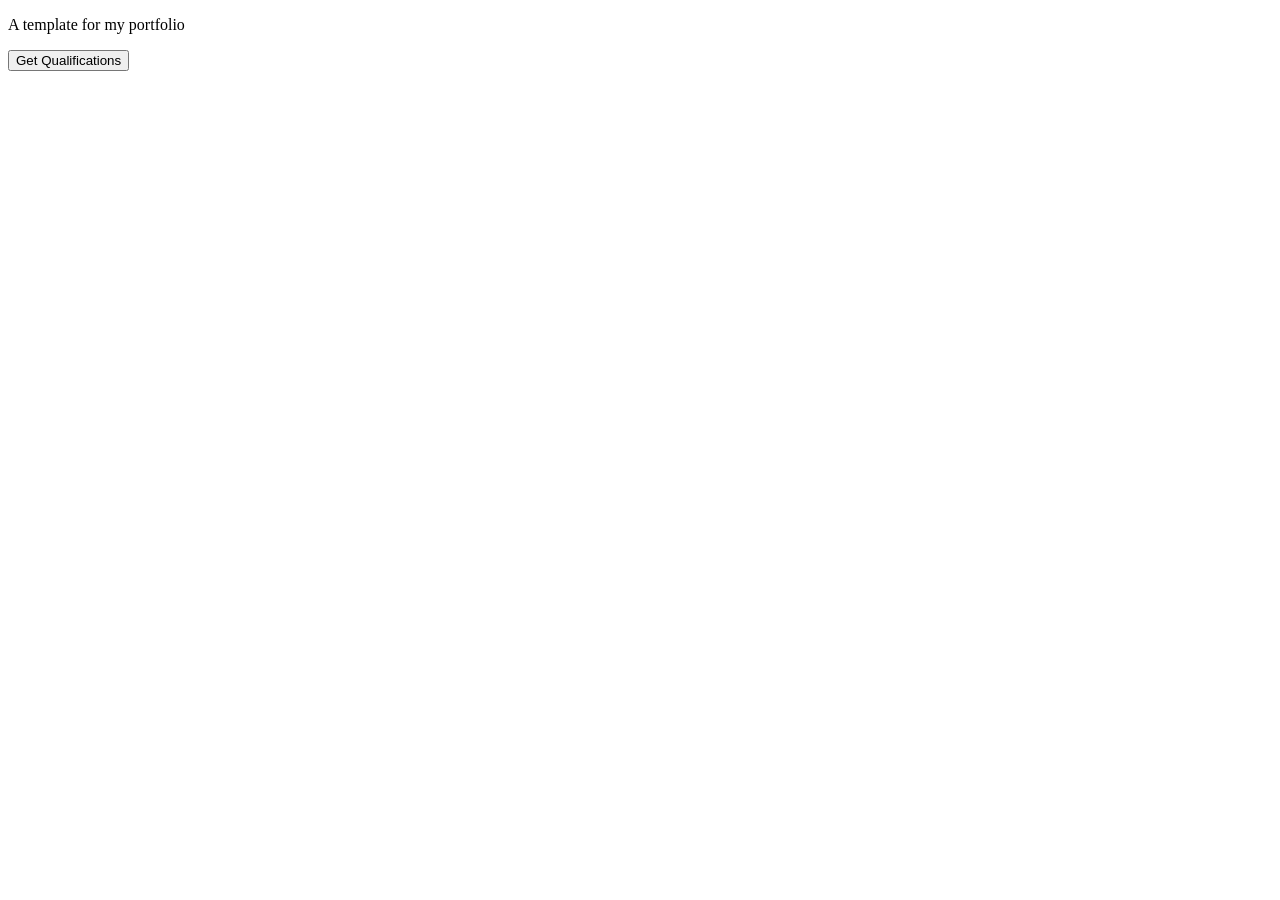
==== Frontend/index.html @ 1165eba4 "backend" ====
<!DOCTYPE html>
<html lang="en">
<head>
    <title>A simple HTML document</title>
</head>
<body>
    <p>A template for my portfolio</p>
    
    <button onclick="callApi()">Get Qualifications</button>

    <script>
    async function callApi() {
        const res = await fetch("/api/qualifications");
        const data = await res.json();
        alert(JSON.stringify(data));
    }
    </script>

</body>
</html>
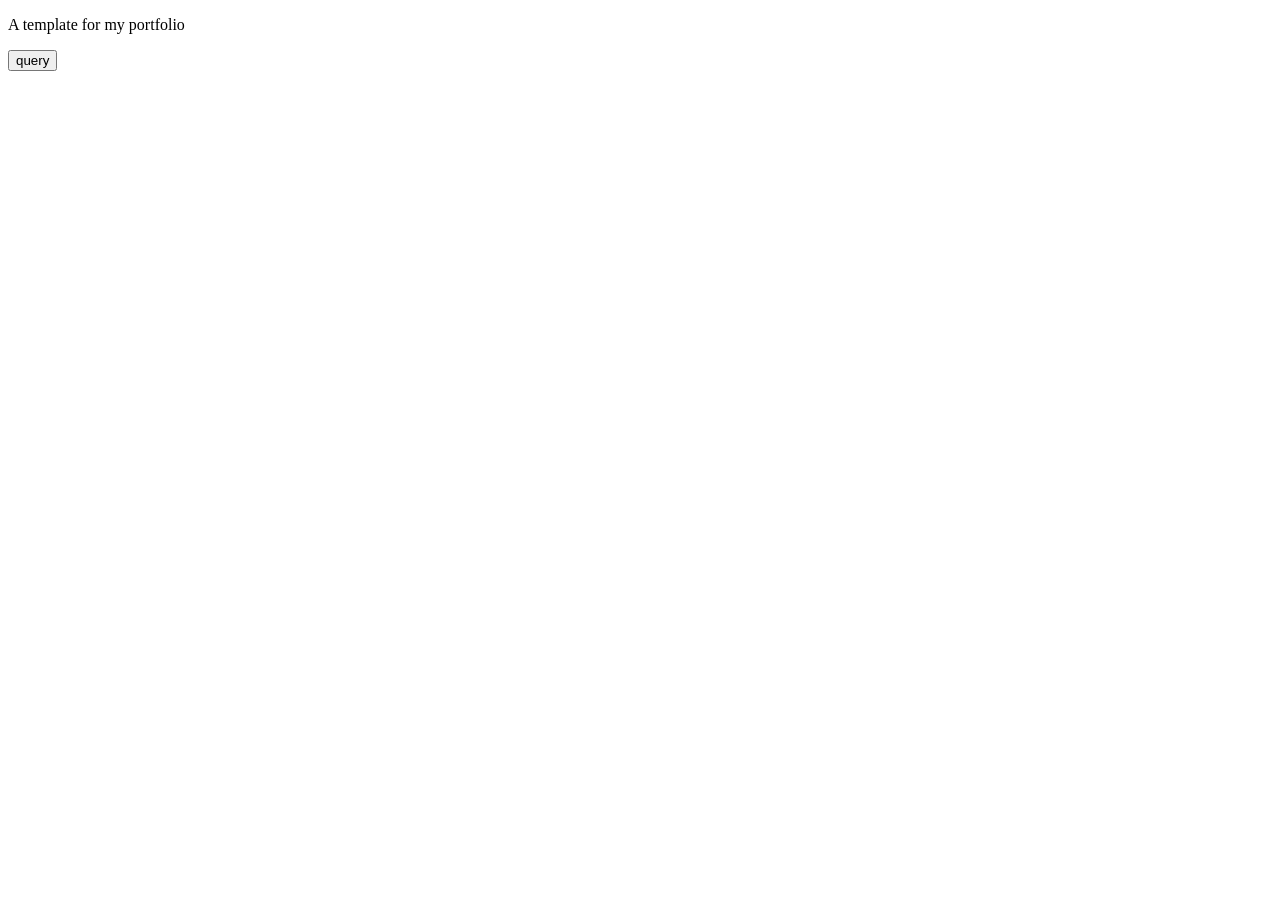
==== commit bc88de83: "connecting backend to database" ====
--- a/Frontend/index.html
+++ b/Frontend/index.html
@@ -6,11 +6,11 @@
 <body>
     <p>A template for my portfolio</p>
     
-    <button onclick="callApi()">Get Qualifications</button>
+    <button onclick="callApi()">query</button>
 
     <script>
     async function callApi() {
-        const res = await fetch("/api/qualifications");
+        const res = await fetch("/api/query");
         const data = await res.json();
         alert(JSON.stringify(data));
     }
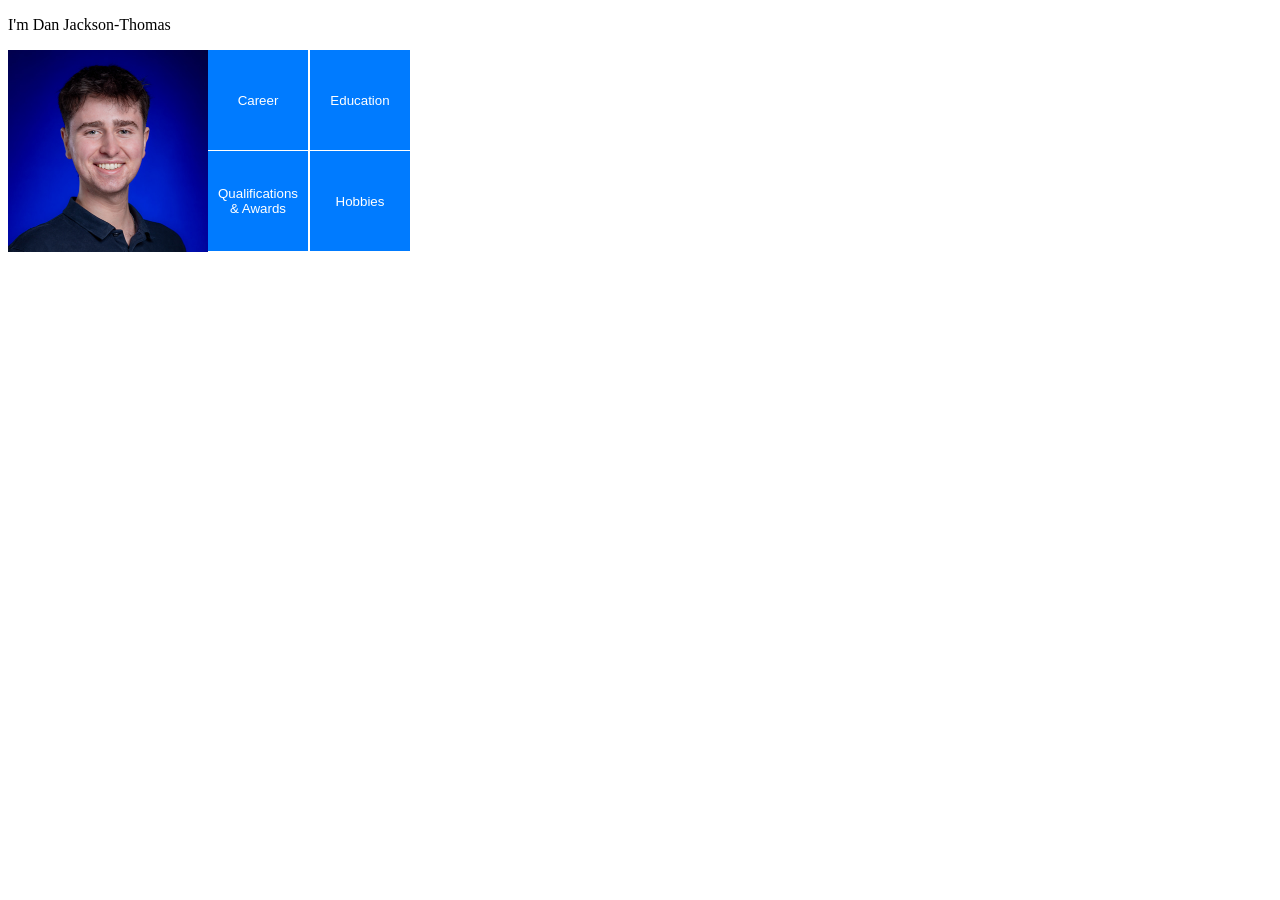
==== commit 48b18711: "developing front end" ====
--- a/Frontend/index.html
+++ b/Frontend/index.html
@@ -1,20 +1,40 @@
 <!DOCTYPE html>
 <html lang="en">
+    
+<style>
+    /* Method 1: Absolute Positioning */
+    .absolute-btn {
+        position: absolute; /* Position relative to nearest positioned ancestor */
+        top: 50px;          /* Distance from top */
+        left: 100px;        /* Distance from left */
+        padding: 48px 40px;
+        width: 100px;
+        height: 100px;
+
+        text-align: center; /* Horizontal centering */
+        display: flex;
+        align-items: center; /* Vertical centering */
+        justify-content: center;
+
+        background-color: #007BFF;
+        color: white;
+        border: none;
+        cursor: pointer;
+    }
+</style>
+
 <head>
-    <title>A simple HTML document</title>
+    <title>Dan Jackson-Thomas Porfolio</title>
 </head>
+
 <body>
-    <p>A template for my portfolio</p>
     
-    <button onclick="callApi()">query</button>
-
-    <script>
-    async function callApi() {
-        const res = await fetch("/api/query");
-        const data = await res.json();
-        alert(JSON.stringify(data));
-    }
-    </script>
+    <p>I'm Dan Jackson-Thomas</p>
+    <img src="images/Dan_Jackson_Thomas.jpg" alt="A description of my photo" width="200" height="202px">
+    <button class="absolute-btn" style="top:50px; left:208px;" onclick="window.location.href='career.html'">Career</button>
+    <button class="absolute-btn" style="top:50px; left:310px;">Education</button>
+    <button class="absolute-btn" style="top:151px; left:208px; padding: 40px;" onclick="window.location.href='qualifications.html'">Qualifications<br> & Awards</button>
+    <button class="absolute-btn" style="top:151px; left:310px;">Hobbies</button>
 
 </body>
 </html>
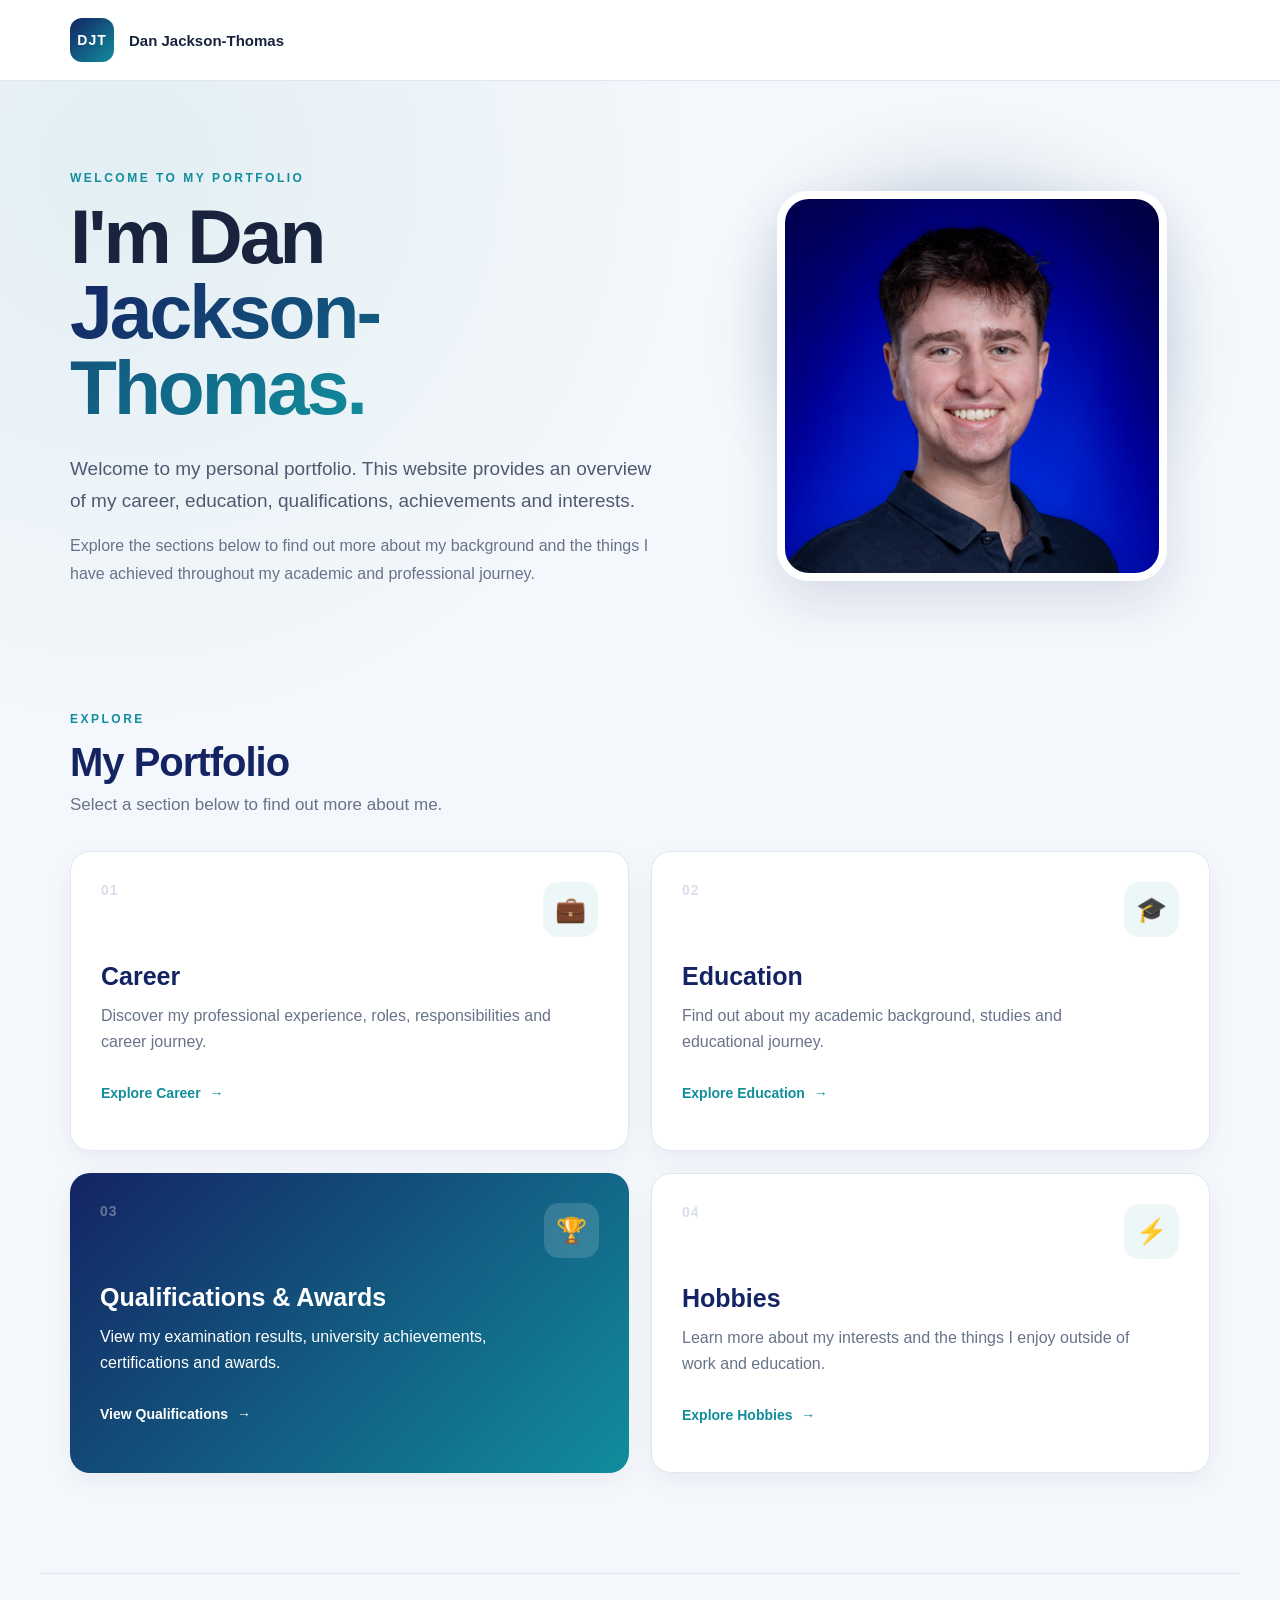
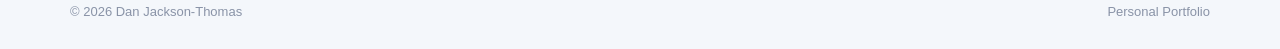
==== commit be82956d: "developing frontend" ====
--- a/Frontend/index.html
+++ b/Frontend/index.html
@@ -1,40 +1,268 @@
 <!DOCTYPE html>
 <html lang="en">
-    
-<style>
-    /* Method 1: Absolute Positioning */
-    .absolute-btn {
-        position: absolute; /* Position relative to nearest positioned ancestor */
-        top: 50px;          /* Distance from top */
-        left: 100px;        /* Distance from left */
-        padding: 48px 40px;
-        width: 100px;
-        height: 100px;
-
-        text-align: center; /* Horizontal centering */
-        display: flex;
-        align-items: center; /* Vertical centering */
-        justify-content: center;
-
-        background-color: #007BFF;
-        color: white;
-        border: none;
-        cursor: pointer;
-    }
-</style>
 
 <head>
-    <title>Dan Jackson-Thomas Porfolio</title>
+<meta charset="UTF-8">
+<meta name="viewport" content="width=device-width, initial-scale=1.0">
+
+<title>Dan Jackson-Thomas | Portfolio</title>
+
+<link rel="stylesheet" href="styles.css">
 </head>
 
 <body>
-    
-    <p>I'm Dan Jackson-Thomas</p>
-    <img src="images/Dan_Jackson_Thomas.jpg" alt="A description of my photo" width="200" height="202px">
-    <button class="absolute-btn" style="top:50px; left:208px;" onclick="window.location.href='career.html'">Career</button>
-    <button class="absolute-btn" style="top:50px; left:310px;">Education</button>
-    <button class="absolute-btn" style="top:151px; left:208px; padding: 40px;" onclick="window.location.href='qualifications.html'">Qualifications<br> & Awards</button>
-    <button class="absolute-btn" style="top:151px; left:310px;">Hobbies</button>
+
+<!-- Navigation -->
+<header class="navbar">
+
+<div class="navbar-container">
+
+<a href="index.html" class="logo">
+DJT
+</a>
+
+<span class="navbar-name">
+Dan Jackson-Thomas
+</span>
+
+</div>
+
+</header>
+
+
+<main>
+
+<!-- =====================================================
+HERO
+===================================================== -->
+
+<section class="hero">
+
+<div class="hero-content">
+
+<div class="hero-text">
+
+<p class="eyebrow">
+WELCOME TO MY PORTFOLIO
+</p>
+
+<h1>
+I'm Dan<br>
+<span>Jackson-Thomas.</span>
+</h1>
+
+<p class="hero-description">
+Welcome to my personal portfolio. This website
+provides an overview of my career, education,
+qualifications, achievements and interests.
+</p>
+
+<p class="hero-description secondary">
+Explore the sections below to find out more
+about my background and the things I have
+achieved throughout my academic and
+professional journey.
+</p>
+
+</div>
+
+
+<div class="hero-image-wrapper">
+
+<div class="image-decoration"></div>
+
+<img
+src="images/Dan_Jackson_Thomas.jpg"
+alt="Dan Jackson-Thomas"
+class="profile-image"
+>
+
+</div>
+
+</div>
+
+</section>
+
+
+<!-- =====================================================
+PORTFOLIO SECTIONS
+===================================================== -->
+
+<section class="portfolio-section">
+
+<div class="section-heading">
+
+<p class="eyebrow">
+EXPLORE
+</p>
+
+<h2>
+My Portfolio
+</h2>
+
+<p>
+Select a section below to find out more about me.
+</p>
+
+</div>
+
+
+<div class="portfolio-grid">
+
+
+<!-- CAREER -->
+
+<a href="career.html" class="portfolio-card">
+
+<div class="card-top">
+
+<span class="card-number">
+01
+</span>
+
+<span class="card-icon">
+💼
+</span>
+
+</div>
+
+<h3>
+Career
+</h3>
+
+<p>
+Discover my professional experience, roles,
+responsibilities and career journey.
+</p>
+
+<span class="card-link">
+Explore Career
+<span>→</span>
+</span>
+
+</a>
+
+
+<!-- EDUCATION -->
+
+<a href="education.html" class="portfolio-card">
+
+<div class="card-top">
+
+<span class="card-number">
+02
+</span>
+
+<span class="card-icon">
+🎓
+</span>
+
+</div>
+
+<h3>
+Education
+</h3>
+
+<p>
+Find out about my academic background,
+studies and educational journey.
+</p>
+
+<span class="card-link">
+Explore Education
+<span>→</span>
+</span>
+
+</a>
+
+
+<!-- QUALIFICATIONS -->
+
+<a href="qualifications.html"
+class="portfolio-card featured">
+
+<div class="card-top">
+
+<span class="card-number">
+03
+</span>
+
+<span class="card-icon">
+🏆
+</span>
+
+</div>
+
+<h3>
+Qualifications &amp; Awards
+</h3>
+
+<p>
+View my examination results, university
+achievements, certifications and awards.
+</p>
+
+<span class="card-link">
+View Qualifications
+<span>→</span>
+</span>
+
+</a>
+
+
+<!-- HOBBIES -->
+
+<a href="hobbies.html" class="portfolio-card">
+
+<div class="card-top">
+
+<span class="card-number">
+04
+</span>
+
+<span class="card-icon">
+⚡
+</span>
+
+</div>
+
+<h3>
+Hobbies
+</h3>
+
+<p>
+Learn more about my interests and the things
+I enjoy outside of work and education.
+</p>
+
+<span class="card-link">
+Explore Hobbies
+<span>→</span>
+</span>
+
+</a>
+
+</div>
+
+</section>
+
+</main>
+
+
+<!-- Footer -->
+
+<footer>
+
+<span>
+© 2026 Dan Jackson-Thomas
+</span>
+
+<span>
+Personal Portfolio
+</span>
+
+</footer>
 
 </body>
+
 </html>
--- a/Frontend/styles.css
+++ b/Frontend/styles.css
@@ -0,0 +1,1515 @@
+/* =========================================================
+VARIABLES
+========================================================= */
+
+:root {
+
+--navy: #142463;
+--navy-dark: #0b1435;
+
+--teal: #118d9c;
+--teal-light: #20b8c7;
+
+--background: #f4f7fb;
+
+--white: #ffffff;
+
+--text: #18233d;
+
+--muted: #68738a;
+
+--border: #e2e7ef;
+
+--gradient:
+linear-gradient(
+135deg,
+#142463 0%,
+#118d9c 100%
+);
+
+--shadow:
+0 20px 50px
+rgba(20, 36, 99, 0.12);
+}
+
+
+
+/* =========================================================
+GENERAL
+========================================================= */
+
+* {
+box-sizing: border-box;
+}
+
+
+html {
+scroll-behavior: smooth;
+}
+
+
+body {
+
+margin: 0;
+
+min-height: 100vh;
+
+font-family:
+Arial,
+Helvetica,
+sans-serif;
+
+color: var(--text);
+
+background:
+radial-gradient(
+circle at 10% 10%,
+rgba(17, 141, 156, 0.08),
+transparent 30%
+),
+var(--background);
+
+}
+
+
+a {
+color: inherit;
+
+text-decoration: none;
+}
+
+
+button {
+font-family: inherit;
+}
+
+
+h1,
+h2,
+h3,
+p {
+margin-top: 0;
+}
+
+
+
+/* =========================================================
+NAVBAR
+========================================================= */
+
+.navbar {
+
+position: sticky;
+
+top: 0;
+
+z-index: 100;
+
+width: 100%;
+
+background:
+rgba(255, 255, 255, 0.94);
+
+border-bottom:
+1px solid var(--border);
+
+backdrop-filter:
+blur(12px);
+
+}
+
+
+.navbar-container {
+
+max-width: 1200px;
+
+margin: 0 auto;
+
+padding:
+18px 30px;
+
+display: flex;
+
+align-items: center;
+
+gap: 15px;
+
+}
+
+
+.logo {
+
+width: 44px;
+
+height: 44px;
+
+display: flex;
+
+align-items: center;
+
+justify-content: center;
+
+border-radius: 12px;
+
+background:
+var(--gradient);
+
+color: white;
+
+font-size: 14px;
+
+font-weight: 800;
+
+letter-spacing: 1px;
+
+}
+
+
+.navbar-name {
+
+font-size: 15px;
+
+font-weight: 700;
+
+}
+
+
+.back-button {
+
+margin-left: auto;
+
+padding:
+10px 16px;
+
+border-radius: 9px;
+
+color: var(--navy);
+
+font-size: 14px;
+
+font-weight: 700;
+
+transition:
+0.2s ease;
+
+}
+
+
+.back-button:hover {
+
+background:
+#eef2f8;
+
+}
+
+
+
+/* =========================================================
+COMMON
+========================================================= */
+
+.eyebrow {
+
+margin-bottom: 14px;
+
+color: var(--teal);
+
+font-size: 12px;
+
+font-weight: 800;
+
+letter-spacing: 2.5px;
+
+}
+
+
+
+/* =========================================================
+HOME HERO
+========================================================= */
+
+.hero {
+
+max-width: 1200px;
+
+margin: 0 auto;
+
+padding:
+90px 30px 70px;
+
+}
+
+
+.hero-content {
+
+display: grid;
+
+grid-template-columns:
+minmax(0, 1.1fr)
+minmax(300px, 0.9fr);
+
+gap: 80px;
+
+align-items: center;
+
+}
+
+
+.hero h1 {
+
+margin-bottom: 28px;
+
+font-size:
+clamp(48px, 6vw, 78px);
+
+line-height: 0.98;
+
+letter-spacing: -3px;
+
+}
+
+
+.hero h1 span {
+
+background:
+var(--gradient);
+
+-webkit-background-clip: text;
+
+background-clip: text;
+
+color: transparent;
+
+}
+
+
+.hero-description {
+
+max-width: 650px;
+
+color: #4e5a72;
+
+font-size: 19px;
+
+line-height: 1.7;
+
+margin-bottom: 15px;
+
+}
+
+
+.hero-description.secondary {
+
+color: var(--muted);
+
+font-size: 16px;
+
+}
+
+
+
+/* =========================================================
+HERO IMAGE
+========================================================= */
+
+.hero-image-wrapper {
+
+position: relative;
+
+display: flex;
+
+justify-content: center;
+
+}
+
+
+.profile-image {
+
+position: relative;
+
+z-index: 2;
+
+width: min(100%, 390px);
+
+aspect-ratio: 1 / 1;
+
+object-fit: cover;
+
+border: 8px solid white;
+
+border-radius: 32px;
+
+box-shadow:
+var(--shadow);
+
+}
+
+
+.image-decoration {
+
+position: absolute;
+
+width: 75%;
+
+height: 75%;
+
+border-radius: 50%;
+
+background:
+var(--gradient);
+
+filter:
+blur(45px);
+
+opacity: 0.25;
+
+transform:
+rotate(8deg);
+
+}
+
+
+
+/* =========================================================
+HOME PORTFOLIO
+========================================================= */
+
+.portfolio-section {
+
+max-width: 1200px;
+
+margin: 0 auto;
+
+padding:
+40px 30px 100px;
+
+}
+
+
+.section-heading {
+
+margin-bottom: 36px;
+
+}
+
+
+.section-heading h2 {
+
+margin-bottom: 10px;
+
+color: var(--navy);
+
+font-size: 40px;
+
+letter-spacing: -1px;
+
+}
+
+
+.section-heading > p:last-child {
+
+color: var(--muted);
+
+font-size: 17px;
+
+}
+
+
+.portfolio-grid {
+
+display: grid;
+
+grid-template-columns:
+repeat(2, minmax(0, 1fr));
+
+gap: 22px;
+
+}
+
+
+.portfolio-card {
+
+position: relative;
+
+min-height: 300px;
+
+padding: 30px;
+
+overflow: hidden;
+
+background: white;
+
+border:
+1px solid var(--border);
+
+border-radius: 20px;
+
+box-shadow:
+0 8px 25px
+rgba(20, 36, 99, 0.05);
+
+transition:
+transform 0.25s ease,
+box-shadow 0.25s ease,
+border-color 0.25s ease;
+
+}
+
+
+.portfolio-card:hover {
+
+transform:
+translateY(-7px);
+
+border-color:
+rgba(17, 141, 156, 0.35);
+
+box-shadow:
+var(--shadow);
+
+}
+
+
+.card-top {
+
+display: flex;
+
+align-items: flex-start;
+
+justify-content: space-between;
+
+margin-bottom: 25px;
+
+}
+
+
+.card-number {
+
+color: #d8deea;
+
+font-size: 14px;
+
+font-weight: 800;
+
+letter-spacing: 1px;
+
+}
+
+
+.card-icon {
+
+width: 55px;
+
+height: 55px;
+
+display: flex;
+
+align-items: center;
+
+justify-content: center;
+
+border-radius: 15px;
+
+background:
+#eef7f8;
+
+font-size: 25px;
+
+}
+
+
+.portfolio-card h3 {
+
+margin-bottom: 12px;
+
+color: var(--navy);
+
+font-size: 25px;
+
+}
+
+
+.portfolio-card p {
+
+max-width: 450px;
+
+min-height: 52px;
+
+color: var(--muted);
+
+line-height: 1.65;
+
+margin-bottom: 28px;
+
+}
+
+
+.card-link {
+
+color: var(--teal);
+
+font-size: 14px;
+
+font-weight: 800;
+
+}
+
+
+.card-link span {
+
+display: inline-block;
+
+margin-left: 5px;
+
+transition:
+transform 0.2s ease;
+
+}
+
+
+.portfolio-card:hover
+.card-link span {
+
+transform:
+translateX(5px);
+
+}
+
+
+
+/* Featured Qualifications Card */
+
+.portfolio-card.featured {
+
+color: white;
+
+background:
+var(--gradient);
+
+border: none;
+
+}
+
+
+.portfolio-card.featured h3,
+
+.portfolio-card.featured p,
+
+.portfolio-card.featured .card-link {
+
+color: white;
+
+}
+
+
+.portfolio-card.featured .card-number {
+
+color:
+rgba(255, 255, 255, 0.35);
+
+}
+
+
+.portfolio-card.featured .card-icon {
+
+background:
+rgba(255, 255, 255, 0.15);
+
+}
+
+
+
+/* =========================================================
+QUALIFICATION PAGE HEADER
+========================================================= */
+
+.page-header {
+
+color: white;
+
+background:
+var(--gradient);
+
+}
+
+
+.page-header-content {
+
+max-width: 1200px;
+
+margin: 0 auto;
+
+padding:
+75px 30px;
+
+}
+
+
+.page-header .eyebrow {
+
+color:
+rgba(255, 255, 255, 0.7);
+
+}
+
+
+.page-header h1 {
+
+margin-bottom: 22px;
+
+font-size:
+clamp(44px, 6vw, 70px);
+
+line-height: 1;
+
+letter-spacing: -2px;
+
+}
+
+
+.page-header h1 span {
+
+color:
+#71e2e9;
+
+}
+
+
+.page-header p:last-child {
+
+max-width: 600px;
+
+margin-bottom: 0;
+
+color:
+rgba(255, 255, 255, 0.8);
+
+font-size: 18px;
+
+line-height: 1.6;
+
+}
+
+
+
+/* =========================================================
+QUALIFICATION LAYOUT
+========================================================= */
+
+.qualifications-container {
+
+max-width: 1200px;
+
+margin: 0 auto;
+
+padding:
+55px 30px 100px;
+
+display: grid;
+
+grid-template-columns:
+310px minmax(0, 1fr);
+
+gap: 30px;
+
+align-items: start;
+
+}
+
+
+
+/* =========================================================
+LEFT MENU
+========================================================= */
+
+.qualification-menu {
+
+padding: 15px;
+
+background: white;
+
+border:
+1px solid var(--border);
+
+border-radius: 18px;
+
+box-shadow:
+0 8px 25px
+rgba(20, 36, 99, 0.05);
+
+}
+
+
+.menu-title {
+
+padding:
+12px 13px 8px;
+
+margin: 0;
+
+color: #929caf;
+
+font-size: 10px;
+
+font-weight: 800;
+
+letter-spacing: 2px;
+
+}
+
+
+.qualification-button {
+
+width: 100%;
+
+display: flex;
+
+align-items: center;
+
+gap: 13px;
+
+padding: 14px;
+
+margin-bottom: 5px;
+
+border: none;
+
+border-radius: 12px;
+
+background: transparent;
+
+color: var(--text);
+
+text-align: left;
+
+cursor: pointer;
+
+transition:
+0.2s ease;
+
+}
+
+
+.qualification-button:hover {
+
+background:
+#f3f7f9;
+
+}
+
+
+.qualification-button.active {
+
+color: white;
+
+background:
+var(--gradient);
+
+box-shadow:
+0 8px 20px
+rgba(17, 141, 156, 0.2);
+
+}
+
+
+.qualification-icon {
+
+width: 40px;
+
+height: 40px;
+
+flex-shrink: 0;
+
+display: flex;
+
+align-items: center;
+
+justify-content: center;
+
+border-radius: 10px;
+
+background:
+#f0f4f8;
+
+font-size: 18px;
+
+}
+
+
+.active .qualification-icon {
+
+background:
+rgba(255, 255, 255, 0.15);
+
+}
+
+
+.qualification-button-text {
+
+display: flex;
+
+flex-direction: column;
+
+gap: 3px;
+
+flex: 1;
+
+}
+
+
+.qualification-button-text strong {
+
+font-size: 14px;
+
+}
+
+
+.qualification-button-text small {
+
+color: #8993a7;
+
+font-size: 11px;
+
+}
+
+
+.active
+.qualification-button-text small {
+
+color:
+rgba(255, 255, 255, 0.7);
+
+}
+
+
+.arrow {
+
+font-size: 18px;
+
+}
+
+
+.menu-divider {
+
+height: 1px;
+
+margin:
+15px 10px;
+
+background:
+var(--border);
+
+}
+
+
+
+/* =========================================================
+RESULT CONTENT
+========================================================= */
+
+.qualification-result {
+
+padding: 35px;
+
+background: white;
+
+border:
+1px solid var(--border);
+
+border-radius: 20px;
+
+box-shadow:
+var(--shadow);
+
+}
+
+
+.result-header {
+
+display: flex;
+
+align-items: center;
+
+justify-content: space-between;
+
+gap: 20px;
+
+}
+
+
+.result-category {
+
+margin-bottom: 7px;
+
+color: var(--teal);
+
+font-size: 10px;
+
+font-weight: 800;
+
+letter-spacing: 2px;
+
+}
+
+
+.result-header h2 {
+
+margin: 0;
+
+color: var(--navy);
+
+font-size: 36px;
+
+letter-spacing: -1px;
+
+}
+
+
+.result-badge {
+
+width: 50px;
+
+height: 50px;
+
+flex-shrink: 0;
+
+display: flex;
+
+align-items: center;
+
+justify-content: center;
+
+border-radius: 50%;
+
+background:
+#e9f7f4;
+
+color:
+#168f72;
+
+font-size: 21px;
+
+font-weight: 800;
+
+}
+
+
+.result-divider {
+
+height: 1px;
+
+margin:
+30px 0;
+
+background:
+var(--border);
+
+}
+
+
+
+/* =========================================================
+GRADES
+========================================================= */
+
+.grades-section h3,
+.description-section h3 {
+
+margin-bottom: 18px;
+
+color: var(--navy);
+
+font-size: 16px;
+
+}
+
+
+.grades-grid {
+
+display: grid;
+
+grid-template-columns:
+repeat(
+auto-fit,
+minmax(180px, 1fr)
+);
+
+gap: 12px;
+
+}
+
+
+.grade-card {
+
+display: flex;
+
+align-items: center;
+
+justify-content: space-between;
+
+gap: 15px;
+
+padding: 17px;
+
+background:
+#f7f9fc;
+
+border:
+1px solid #e8edf3;
+
+border-radius: 12px;
+
+}
+
+
+.subject {
+
+color: #566178;
+
+font-size: 14px;
+
+}
+
+
+.grade {
+
+min-width: 35px;
+
+height: 35px;
+
+display: flex;
+
+align-items: center;
+
+justify-content: center;
+
+border-radius: 9px;
+
+background:
+var(--gradient);
+
+color: white;
+
+font-size: 15px;
+
+}
+
+
+.no-data {
+
+color: var(--muted);
+
+font-size: 14px;
+
+}
+
+
+
+/* =========================================================
+DESCRIPTION
+========================================================= */
+
+.description-section {
+
+margin-top: 35px;
+
+padding: 25px;
+
+background:
+linear-gradient(
+135deg,
+rgba(20, 36, 99, 0.04),
+rgba(17, 141, 156, 0.06)
+);
+
+border-left:
+4px solid var(--teal);
+
+border-radius:
+0 15px 15px 0;
+
+}
+
+
+.description-section p {
+
+margin: 0;
+
+color: #566178;
+
+font-size: 16px;
+
+line-height: 1.75;
+
+}
+
+
+
+/* =========================================================
+LOADING
+========================================================= */
+
+.loading {
+
+min-height: 350px;
+
+display: flex;
+
+align-items: center;
+
+justify-content: center;
+
+background: white;
+
+border:
+1px solid var(--border);
+
+border-radius: 20px;
+
+color: var(--muted);
+
+font-size: 15px;
+
+}
+
+
+.loading::before {
+
+content: "";
+
+width: 20px;
+
+height: 20px;
+
+margin-right: 12px;
+
+border:
+3px solid #dce5eb;
+
+border-top-color:
+var(--teal);
+
+border-radius: 50%;
+
+animation:
+spin 0.8s linear infinite;
+
+}
+
+
+@keyframes spin {
+
+to {
+transform: rotate(360deg);
+}
+
+}
+
+
+
+/* =========================================================
+ERROR
+========================================================= */
+
+.error-panel {
+
+display: none;
+
+padding: 45px;
+
+text-align: center;
+
+background: white;
+
+border:
+1px solid var(--border);
+
+border-radius: 20px;
+
+box-shadow:
+var(--shadow);
+
+}
+
+
+.error-icon {
+
+width: 50px;
+
+height: 50px;
+
+margin:
+0 auto 15px;
+
+display: flex;
+
+align-items: center;
+
+justify-content: center;
+
+border-radius: 50%;
+
+background:
+#fff0f0;
+
+color:
+#d14b4b;
+
+font-size: 22px;
+
+font-weight: 800;
+
+}
+
+
+.error-panel h3 {
+
+color: var(--navy);
+
+margin-bottom: 10px;
+
+}
+
+
+.error-panel p {
+
+color: var(--muted);
+
+}
+
+
+.retry-button {
+
+padding:
+11px 20px;
+
+border: none;
+
+border-radius: 8px;
+
+background:
+var(--gradient);
+
+color: white;
+
+font-weight: 700;
+
+cursor: pointer;
+
+}
+
+
+
+/* =========================================================
+FOOTER
+========================================================= */
+
+footer {
+
+max-width: 1200px;
+
+margin: 0 auto;
+
+padding:
+30px;
+
+display: flex;
+
+justify-content: space-between;
+
+gap: 20px;
+
+border-top:
+1px solid var(--border);
+
+color: #8993a7;
+
+font-size: 13px;
+
+}
+
+
+
+/* =========================================================
+RESPONSIVE
+========================================================= */
+
+@media (max-width: 850px) {
+
+
+.hero-content {
+
+grid-template-columns: 1fr;
+
+gap: 45px;
+
+}
+
+
+.hero-text {
+
+text-align: center;
+
+}
+
+
+.hero-description {
+
+margin-left: auto;
+
+margin-right: auto;
+
+}
+
+
+.hero-image-wrapper {
+
+order: -1;
+
+}
+
+
+.profile-image {
+
+width: 300px;
+
+}
+
+
+.portfolio-grid {
+
+grid-template-columns: 1fr;
+
+}
+
+
+.qualifications-container {
+
+grid-template-columns: 1fr;
+
+}
+
+}
+
+
+
+@media (max-width: 600px) {
+
+
+.navbar-container {
+
+padding:
+14px 18px;
+
+}
+
+
+.navbar-name {
+
+font-size: 13px;
+
+}
+
+
+.back-button {
+
+padding:
+8px 10px;
+
+font-size: 12px;
+
+}
+
+
+.hero,
+.portfolio-section,
+.qualifications-container,
+.page-header-content {
+
+padding-left: 20px;
+
+padding-right: 20px;
+
+}
+
+
+.hero {
+
+padding-top: 55px;
+
+}
+
+
+.hero h1 {
+
+font-size: 48px;
+
+letter-spacing: -2px;
+
+}
+
+
+.section-heading h2 {
+
+font-size: 32px;
+
+}
+
+
+.portfolio-card {
+
+min-height: auto;
+
+padding: 25px;
+
+}
+
+
+.page-header-content {
+
+padding-top: 55px;
+
+padding-bottom: 55px;
+
+}
+
+
+.page-header h1 {
+
+font-size: 48px;
+
+}
+
+
+.qualification-result {
+
+padding: 25px;
+
+}
+
+
+.result-header h2 {
+
+font-size: 29px;
+
+}
+
+
+.grades-grid {
+
+grid-template-columns: 1fr;
+
+}
+
+
+footer {
+
+flex-direction: column;
+
+padding-left: 20px;
+
+padding-right: 20px;
+
+}
+
+}
